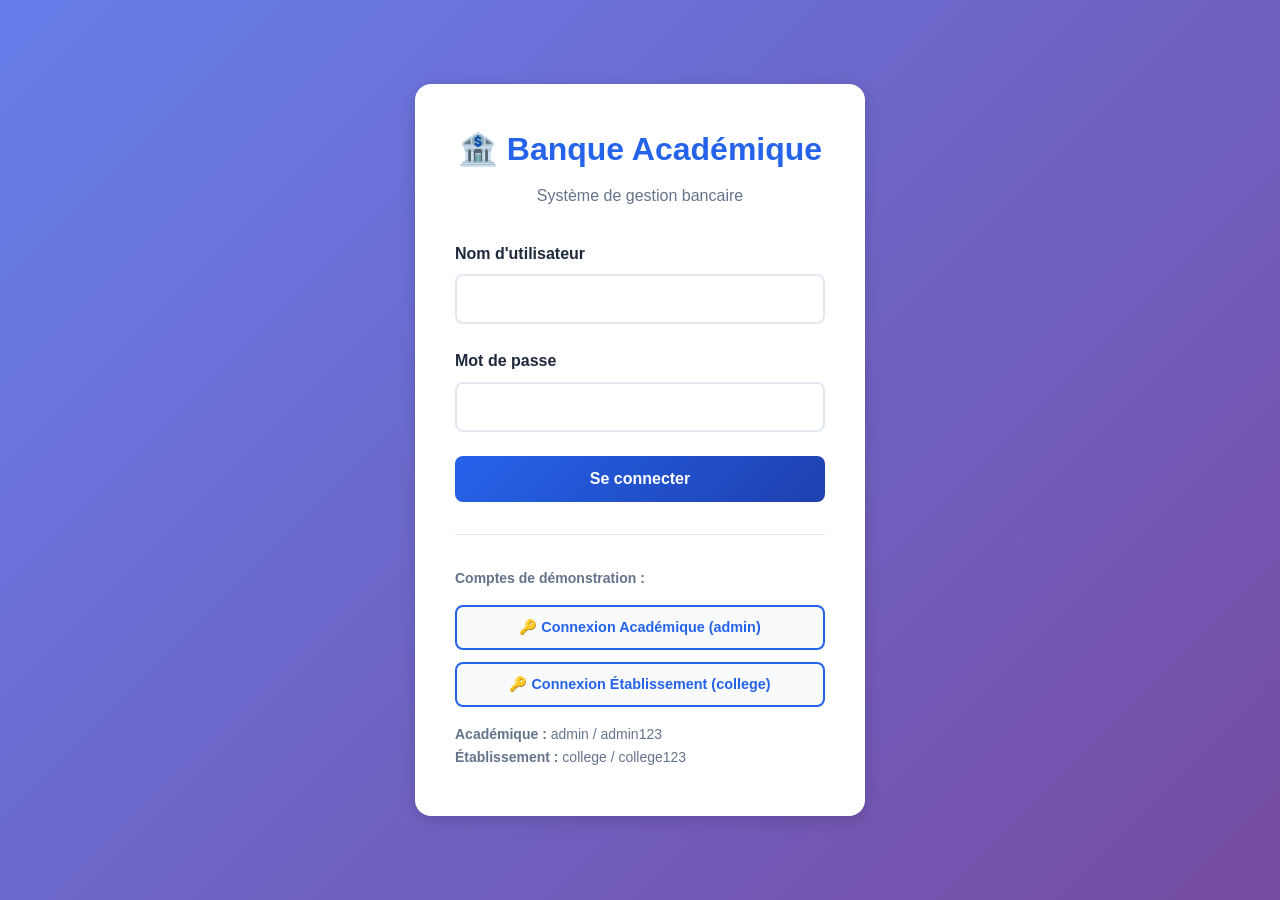
==== index.html @ 573ad42d "Add files via upload" ====
<!DOCTYPE html>
<html lang="fr">
<head>
    <meta charset="UTF-8">
    <meta name="viewport" content="width=device-width, initial-scale=1.0">
    <title>Banque Académique - Connexion</title>
    <link rel="stylesheet" href="style.css">
</head>
<body class="login-page">
    <div class="login-container">
        <div class="login-box">
            <div class="login-header">
                <h1>🏦 Banque Académique</h1>
                <p>Système de gestion bancaire</p>
            </div>
            
            <form id="loginForm" class="login-form">
                <div class="form-group">
                    <label for="username">Nom d'utilisateur</label>
                    <input type="text" id="username" name="username" required autocomplete="username">
                </div>
                
                <div class="form-group">
                    <label for="password">Mot de passe</label>
                    <input type="password" id="password" name="password" required autocomplete="current-password">
                </div>
                
                <div id="loginMessage" class="message"></div>
                
                <button type="submit" class="btn-primary">Se connecter</button>
            </form>
            
            <div class="login-info">
                <p><strong>Comptes de démonstration :</strong></p>
                <div class="quick-login-buttons">
                    <button class="btn-quick-login" onclick="quickLogin('admin', 'admin123')">
                        🔑 Connexion Académique (admin)
                    </button>
                    <button class="btn-quick-login" onclick="quickLogin('college', 'college123')">
                        🔑 Connexion Établissement (college)
                    </button>
                </div>
                <p style="margin-top: 1rem; font-size: 0.875rem;">
                    <strong>Académique :</strong> admin / admin123<br>
                    <strong>Établissement :</strong> college / college123
                </p>
            </div>
        </div>
    </div>
    
    <script src="data.js"></script>
    <script src="auth.js"></script>
    <script src="app.js"></script>
</body>
</html>
---- style.css ----
* {
    margin: 0;
    padding: 0;
    box-sizing: border-box;
}

:root {
    --primary-color: #2563eb;
    --primary-dark: #1e40af;
    --secondary-color: #64748b;
    --success-color: #10b981;
    --error-color: #ef4444;
    --warning-color: #f59e0b;
    --bg-color: #ffffff;
    --bg-light: #f8fafc;
    --bg-dark: #1e293b;
    --text-color: #1e293b;
    --text-light: #64748b;
    --border-color: #e2e8f0;
    --shadow: 0 2px 8px rgba(0, 0, 0, 0.1);
    --shadow-lg: 0 4px 16px rgba(0, 0, 0, 0.15);
}

body {
    font-family: -apple-system, BlinkMacSystemFont, 'Segoe UI', Roboto, 'Helvetica Neue', Arial, sans-serif;
    line-height: 1.6;
    color: var(--text-color);
    background-color: var(--bg-light);
}

/* Page de connexion */
.login-page {
    background: linear-gradient(135deg, #667eea 0%, #764ba2 100%);
    min-height: 100vh;
    display: flex;
    align-items: center;
    justify-content: center;
    padding: 2rem;
}

.login-container {
    width: 100%;
    max-width: 450px;
}

.login-box {
    background: var(--bg-color);
    border-radius: 16px;
    padding: 2.5rem;
    box-shadow: var(--shadow-lg);
}

.login-header {
    text-align: center;
    margin-bottom: 2rem;
}

.login-header h1 {
    font-size: 2rem;
    color: var(--primary-color);
    margin-bottom: 0.5rem;
}

.login-header p {
    color: var(--text-light);
}

.login-form .form-group {
    margin-bottom: 1.5rem;
}

.login-form label {
    display: block;
    margin-bottom: 0.5rem;
    font-weight: 600;
    color: var(--text-color);
}

.login-form input {
    width: 100%;
    padding: 0.875rem;
    border: 2px solid var(--border-color);
    border-radius: 8px;
    font-size: 1rem;
    transition: all 0.3s;
}

.login-form input:focus {
    outline: none;
    border-color: var(--primary-color);
    box-shadow: 0 0 0 3px rgba(37, 99, 235, 0.1);
}

.btn-primary {
    width: 100%;
    padding: 0.875rem;
    background: linear-gradient(135deg, var(--primary-color) 0%, var(--primary-dark) 100%);
    color: white;
    border: none;
    border-radius: 8px;
    font-size: 1rem;
    font-weight: 600;
    cursor: pointer;
    transition: all 0.3s;
}

.btn-primary:hover {
    transform: translateY(-2px);
    box-shadow: var(--shadow-lg);
}

.login-info {
    margin-top: 2rem;
    padding-top: 2rem;
    border-top: 1px solid var(--border-color);
    font-size: 0.875rem;
    color: var(--text-light);
}

.login-info p {
    margin-bottom: 0.5rem;
}

.quick-login-buttons {
    display: flex;
    flex-direction: column;
    gap: 0.75rem;
    margin-top: 1rem;
}

.btn-quick-login {
    padding: 0.75rem 1rem;
    background: var(--bg-light);
    border: 2px solid var(--primary-color);
    color: var(--primary-color);
    border-radius: 8px;
    cursor: pointer;
    font-weight: 600;
    font-size: 0.9rem;
    transition: all 0.3s;
    width: 100%;
}

.btn-quick-login:hover {
    background: var(--primary-color);
    color: white;
    transform: translateY(-2px);
    box-shadow: var(--shadow);
}

/* Navbar */
.navbar {
    background: var(--bg-dark);
    color: white;
    padding: 1rem 0;
    box-shadow: var(--shadow);
}

.nav-container {
    max-width: 1400px;
    margin: 0 auto;
    padding: 0 2rem;
    display: flex;
    justify-content: space-between;
    align-items: center;
}

.navbar h1 {
    font-size: 1.5rem;
}

.nav-user {
    display: flex;
    align-items: center;
    gap: 1rem;
}

.btn-logout {
    padding: 0.5rem 1rem;
    background: var(--error-color);
    color: white;
    border: none;
    border-radius: 6px;
    cursor: pointer;
    font-weight: 500;
    transition: all 0.3s;
}

.btn-logout:hover {
    background: #dc2626;
}

/* Container */
.container {
    max-width: 1400px;
    margin: 0 auto;
    padding: 2rem;
}

/* Dashboard Grid */
.dashboard-grid {
    display: grid;
    grid-template-columns: 250px 1fr;
    gap: 2rem;
}

/* Sidebar */
.sidebar {
    background: var(--bg-color);
    border-radius: 12px;
    padding: 1.5rem;
    box-shadow: var(--shadow);
    height: fit-content;
    position: sticky;
    top: 2rem;
}

.menu {
    list-style: none;
}

.menu li {
    margin-bottom: 0.5rem;
}

.menu a {
    display: block;
    padding: 0.75rem 1rem;
    color: var(--text-color);
    text-decoration: none;
    border-radius: 8px;
    transition: all 0.3s;
}

.menu a:hover,
.menu a.active {
    background: var(--primary-color);
    color: white;
}

/* Main Content */
.main-content {
    background: var(--bg-color);
    border-radius: 12px;
    padding: 2rem;
    box-shadow: var(--shadow);
}

.content-section {
    display: none;
}

.content-section.active {
    display: block;
}

.content-section h2 {
    font-size: 1.75rem;
    margin-bottom: 1.5rem;
    color: var(--text-color);
}

.section-content {
    margin-top: 1rem;
}

/* Forms */
.form-card {
    background: var(--bg-light);
    padding: 2rem;
    border-radius: 12px;
    margin-bottom: 2rem;
}

.form-row {
    display: grid;
    grid-template-columns: 1fr 1fr;
    gap: 1.5rem;
    margin-bottom: 1.5rem;
}

.form-group {
    margin-bottom: 1.5rem;
}

.form-group label {
    display: block;
    margin-bottom: 0.5rem;
    font-weight: 600;
    color: var(--text-color);
}

.form-group input,
.form-group select,
.form-group textarea {
    width: 100%;
    padding: 0.875rem;
    border: 2px solid var(--border-color);
    border-radius: 8px;
    font-size: 1rem;
    font-family: inherit;
    transition: all 0.3s;
}

.form-group input:focus,
.form-group select:focus,
.form-group textarea:focus {
    outline: none;
    border-color: var(--primary-color);
    box-shadow: 0 0 0 3px rgba(37, 99, 235, 0.1);
}

.form-group textarea {
    resize: vertical;
    min-height: 100px;
}

.btn-secondary {
    padding: 0.75rem 1.5rem;
    background: var(--secondary-color);
    color: white;
    border: none;
    border-radius: 8px;
    cursor: pointer;
    font-weight: 500;
    transition: all 0.3s;
}

.btn-secondary:hover {
    background: #475569;
}

.btn-danger {
    padding: 0.5rem 1rem;
    background: var(--error-color);
    color: white;
    border: none;
    border-radius: 6px;
    cursor: pointer;
    font-size: 0.875rem;
    transition: all 0.3s;
}

.btn-danger:hover {
    background: #dc2626;
}

/* Messages */
.message {
    padding: 1rem;
    border-radius: 8px;
    margin-top: 1rem;
    display: none;
}

.message.success {
    background: #d1fae5;
    color: #065f46;
    border: 2px solid var(--success-color);
}

.message.error {
    background: #fee2e2;
    color: #991b1b;
    border: 2px solid var(--error-color);
}

/* Tables */
.table-container {
    overflow-x: auto;
    margin-top: 1.5rem;
}

table {
    width: 100%;
    border-collapse: collapse;
    background: var(--bg-color);
    border-radius: 8px;
    overflow: hidden;
}

thead {
    background: var(--bg-dark);
    color: white;
}

th, td {
    padding: 1rem;
    text-align: left;
    border-bottom: 1px solid var(--border-color);
}

tbody tr:hover {
    background: var(--bg-light);
}

.positive {
    color: var(--success-color);
    font-weight: 600;
}

.negative {
    color: var(--error-color);
    font-weight: 600;
}

/* Badges */
.badge {
    display: inline-block;
    padding: 0.25rem 0.75rem;
    border-radius: 9999px;
    font-size: 0.75rem;
    font-weight: 600;
    text-transform: uppercase;
}

.badge-success {
    background: #d1fae5;
    color: #065f46;
}

.badge-primary {
    background: #dbeafe;
    color: #1e40af;
}

.badge-secondary {
    background: #e2e8f0;
    color: #475569;
}

.badge-virement {
    background: #fef3c7;
    color: #92400e;
}

.badge-depot {
    background: #d1fae5;
    color: #065f46;
}

.badge-retrait {
    background: #fee2e2;
    color: #991b1b;
}

/* Balance Cards */
.balance-card {
    background: linear-gradient(135deg, var(--primary-color) 0%, var(--primary-dark) 100%);
    color: white;
    padding: 2rem;
    border-radius: 12px;
    margin-bottom: 1.5rem;
    box-shadow: var(--shadow);
}

.balance-card h3 {
    font-size: 1rem;
    margin-bottom: 0.5rem;
    opacity: 0.9;
}

.balance-amount {
    font-size: 2.5rem;
    font-weight: 700;
    margin-bottom: 0.5rem;
}

.balance-type {
    font-size: 0.875rem;
    opacity: 0.8;
}

.cards-grid {
    display: grid;
    grid-template-columns: repeat(auto-fill, minmax(300px, 1fr));
    gap: 1.5rem;
}

/* Action Bar */
.action-bar {
    margin-bottom: 1.5rem;
}

/* Filters */
.filters {
    display: flex;
    gap: 1rem;
    margin-bottom: 1.5rem;
    flex-wrap: wrap;
}

.filters select,
.filters input {
    padding: 0.75rem;
    border: 2px solid var(--border-color);
    border-radius: 8px;
    font-size: 1rem;
}

/* Responsive */
@media (max-width: 1024px) {
    .dashboard-grid {
        grid-template-columns: 1fr;
    }
    
    .sidebar {
        position: static;
    }
    
    .menu {
        display: flex;
        flex-wrap: wrap;
        gap: 0.5rem;
    }
    
    .menu li {
        margin-bottom: 0;
    }
}

@media (max-width: 768px) {
    .container {
        padding: 1rem;
    }
    
    .nav-container {
        flex-direction: column;
        gap: 1rem;
    }
    
    .form-row {
        grid-template-columns: 1fr;
    }
    
    .cards-grid {
        grid-template-columns: 1fr;
    }
    
    .filters {
        flex-direction: column;
    }
    
    .filters select,
    .filters input,
    .filters button {
        width: 100%;
    }
}

@media (max-width: 480px) {
    .login-box {
        padding: 1.5rem;
    }
    
    .main-content {
        padding: 1rem;
    }
    
    .table-container {
        font-size: 0.875rem;
    }
    
    th, td {
        padding: 0.5rem;
    }
}
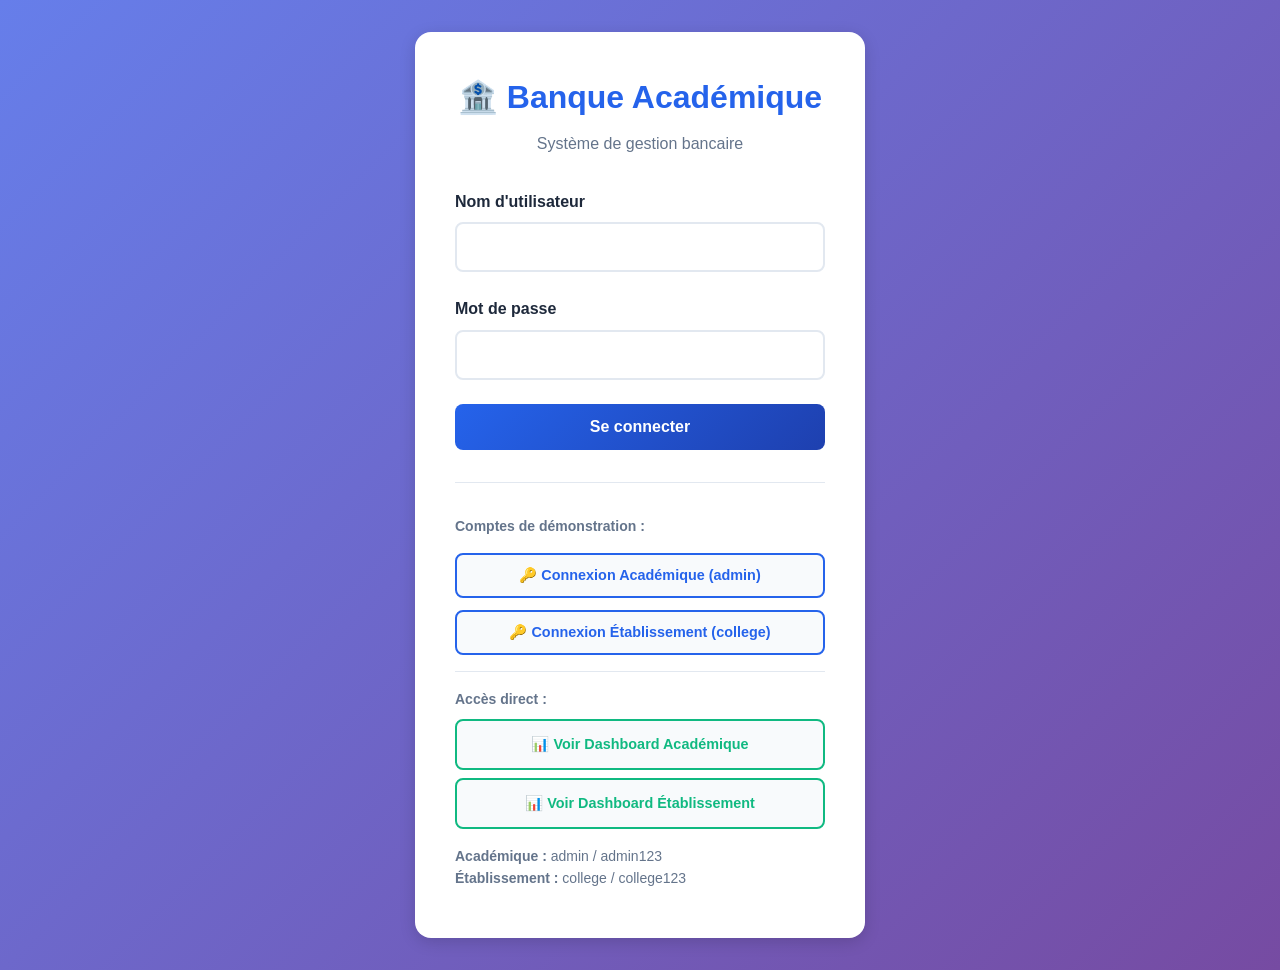
==== commit 65d0e739: "Add files via upload" ====
--- a/index.html
+++ b/index.html
@@ -40,6 +40,17 @@
                         🔑 Connexion Établissement (college)
                     </button>
                 </div>
+                <div style="margin-top: 1rem; padding-top: 1rem; border-top: 1px solid var(--border-color);">
+                    <p style="margin-bottom: 0.5rem; font-size: 0.875rem;">
+                        <strong>Accès direct :</strong>
+                    </p>
+                    <a href="dashboard-academique.html" class="btn-direct-link" onclick="event.preventDefault(); goToDashboard('academique');">
+                        📊 Voir Dashboard Académique
+                    </a>
+                    <a href="dashboard-etablissement.html" class="btn-direct-link" onclick="event.preventDefault(); goToDashboard('etablissement');">
+                        📊 Voir Dashboard Établissement
+                    </a>
+                </div>
                 <p style="margin-top: 1rem; font-size: 0.875rem;">
                     <strong>Académique :</strong> admin / admin123<br>
                     <strong>Établissement :</strong> college / college123
--- a/style.css
+++ b/style.css
@@ -148,6 +148,29 @@
     box-shadow: var(--shadow);
 }
 
+.btn-direct-link {
+    display: block;
+    padding: 0.75rem 1rem;
+    background: var(--bg-light);
+    border: 2px solid var(--success-color);
+    color: var(--success-color);
+    border-radius: 8px;
+    cursor: pointer;
+    font-weight: 600;
+    font-size: 0.9rem;
+    text-decoration: none;
+    text-align: center;
+    margin-bottom: 0.5rem;
+    transition: all 0.3s;
+}
+
+.btn-direct-link:hover {
+    background: var(--success-color);
+    color: white;
+    transform: translateY(-2px);
+    box-shadow: var(--shadow);
+}
+
 /* Navbar */
 .navbar {
     background: var(--bg-dark);
